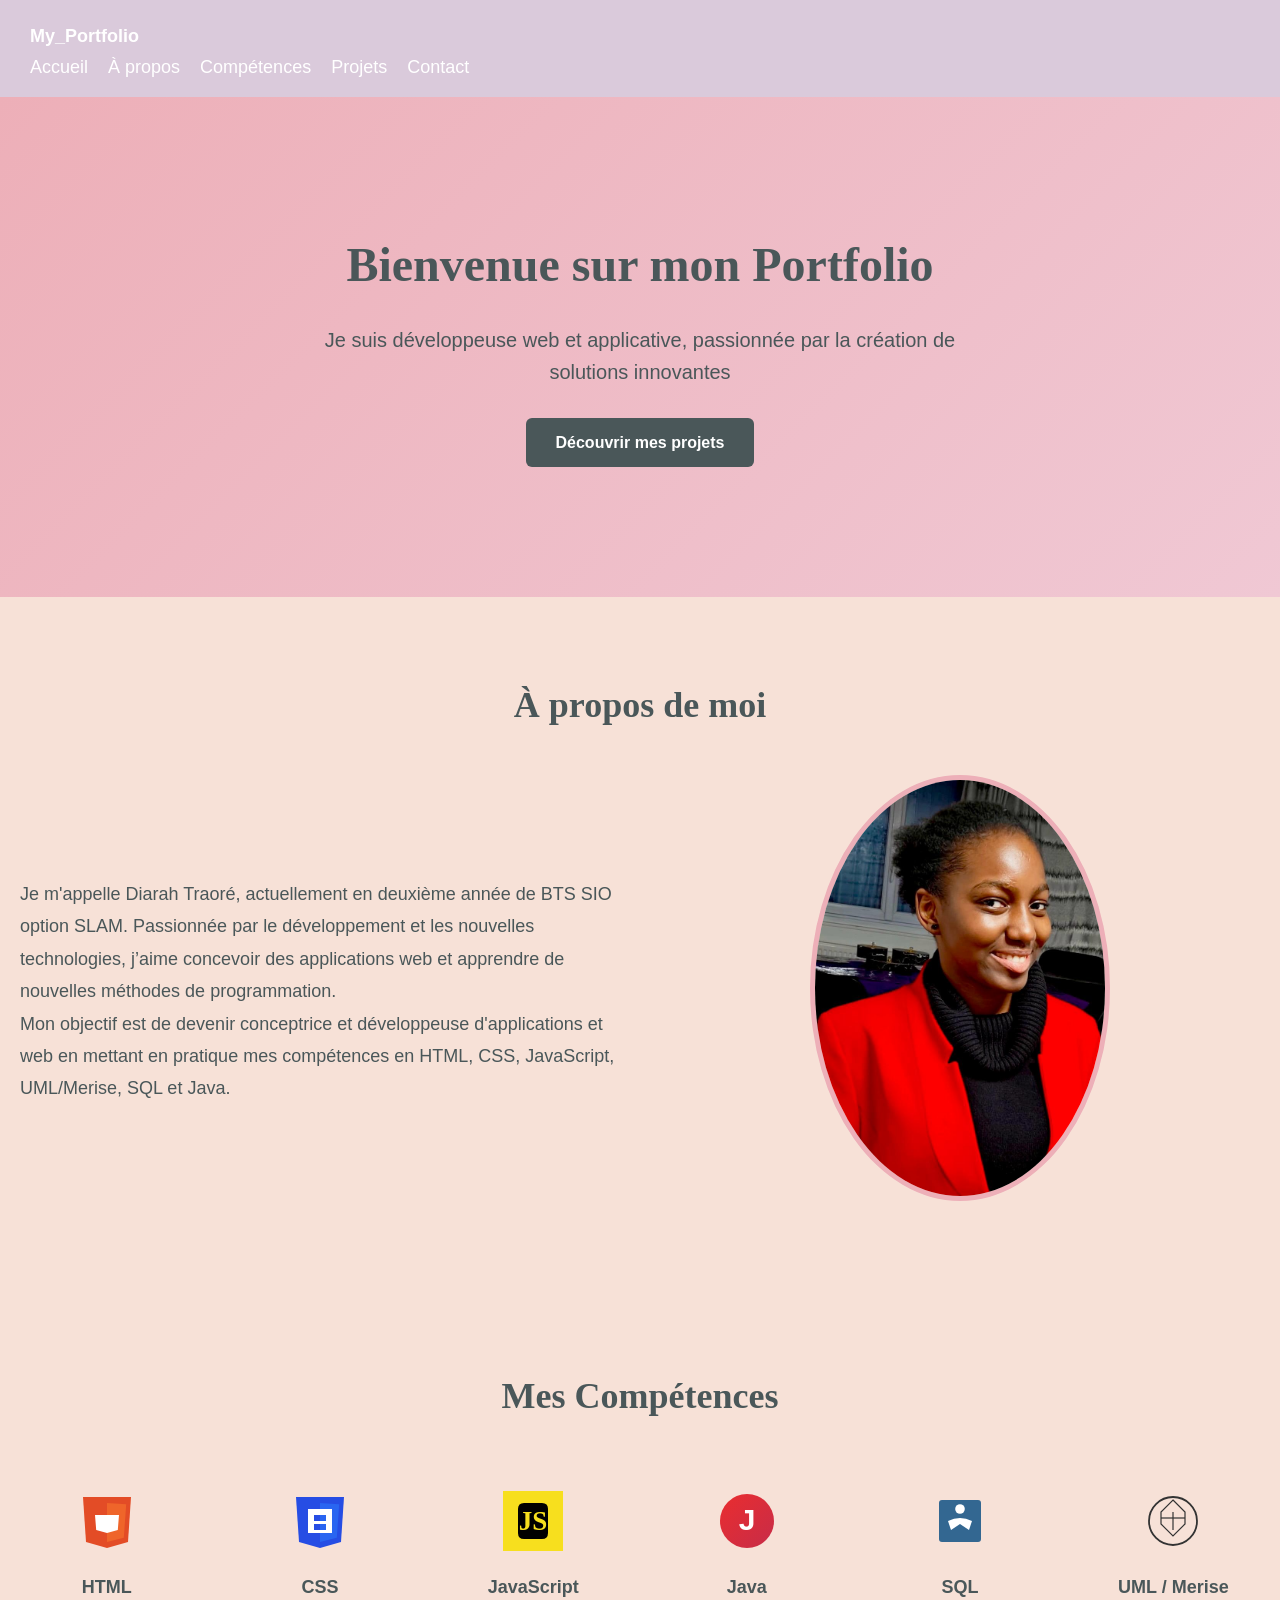
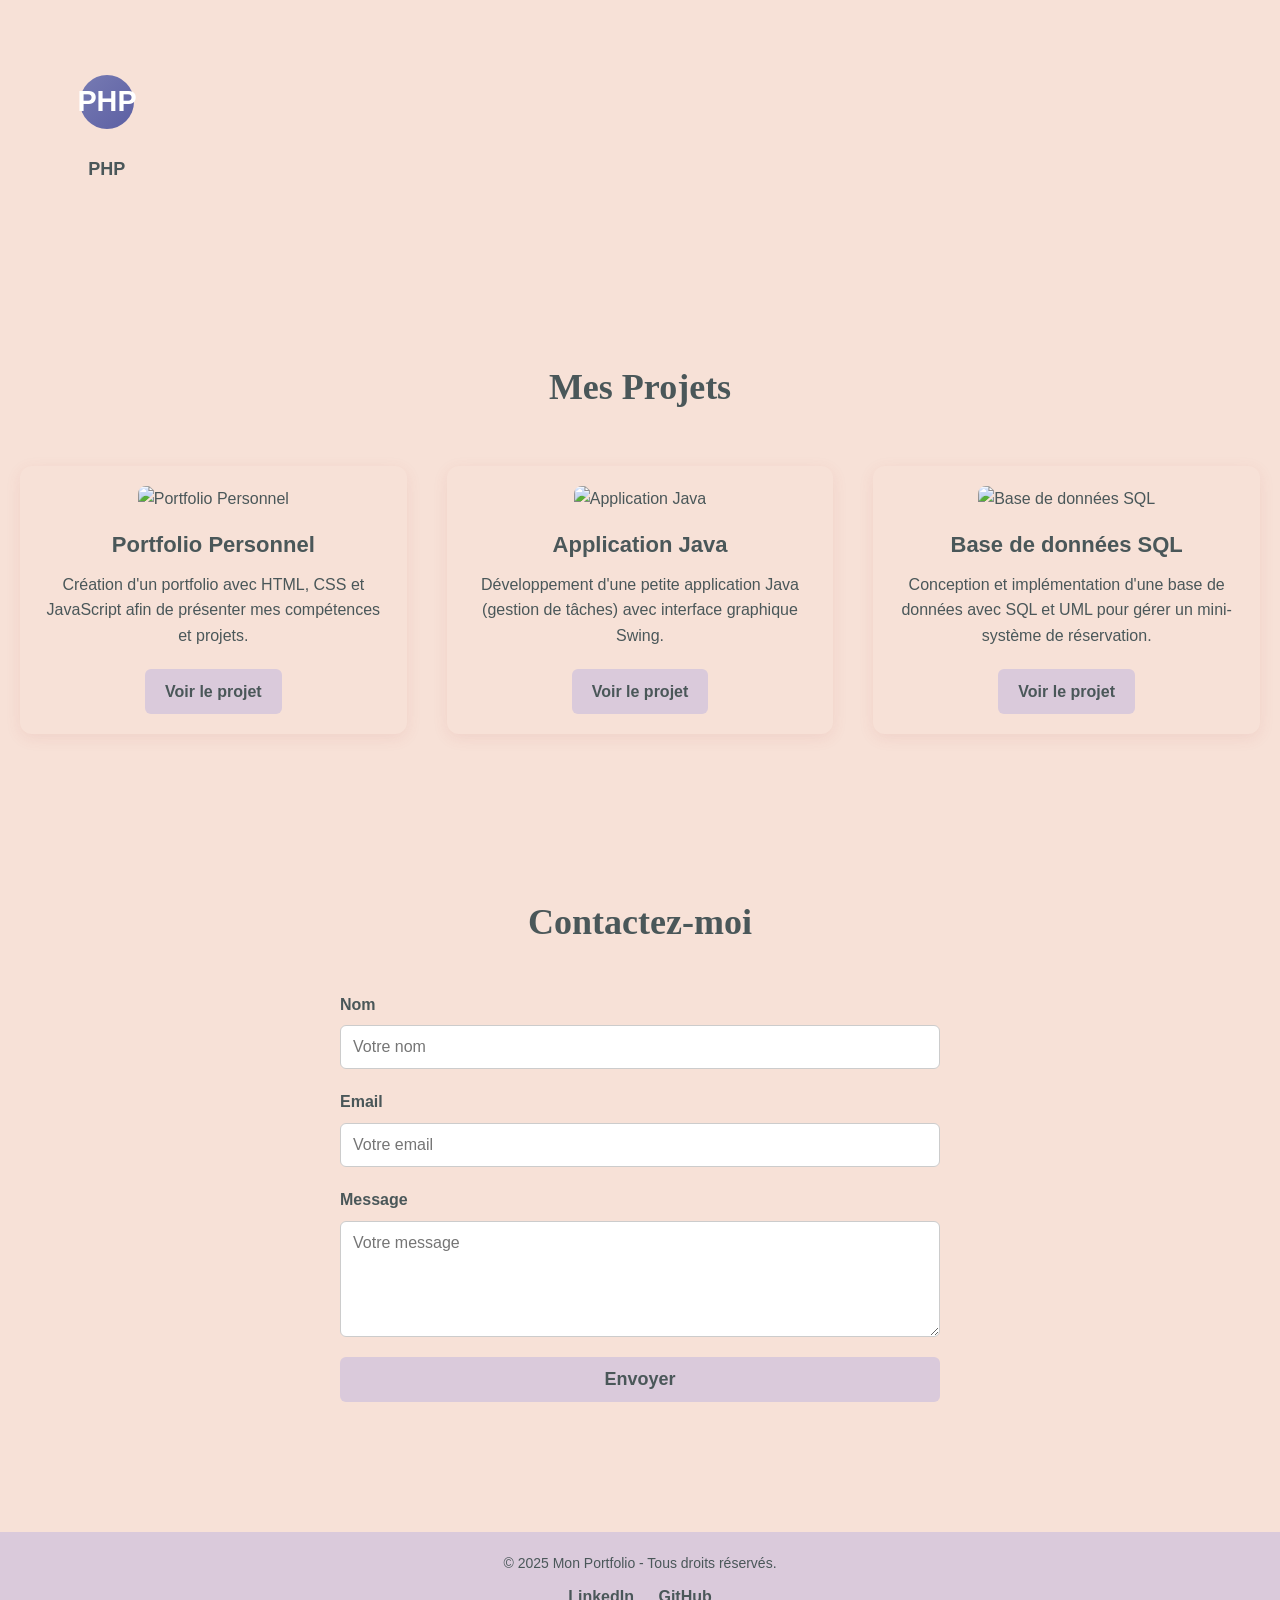
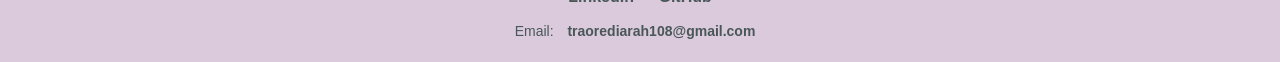
==== index.html @ 5d511c1c "html,css,js" ====
<!DOCTYPE html>
<html lang="fr">
<head>
   <meta charset="UTF-8">
  <meta name="viewport" content="width=device-width, initial-scale=1.0">
  <meta name="description" content="Portfolio de Diarah Traoré - Étudiante BTS SIO, développeuse web et applicative passionnée par HTML, CSS, JavaScript et Java">
  <meta name="keywords" content="portfolio, développeuse, HTML, CSS, JavaScript, Java, BTS SIO">
  <meta name="author" content="Diarah Traoré">
    <title>Mon Portfolio - Diarah Traoré | Développeuse Web</title>
    <link rel="stylesheet" href="css/reset.css">
    <link rel="stylesheet" href="css/style.css">

 
       </head>
      <body>
       <header>
       <nav>
       <h1>
          <a href="/">My_Portfolio</a>
          </h1>
         <ul>
         <li><a href="#accueil">Accueil</a></li>
          <li><a href="#apropos">À propos</a></li>
        <li><a href="#competences">Compétences</a></li>
            <li><a href="#projets">Projets</a></li>
          <li><a href="#contact">Contact</a></li>
        </ul>
       </nav>

    </header>

    <section id="accueil" class="hero">
    <div class="container">
       <div class="hero-content">
       <h1>Bienvenue sur mon Portfolio</h1>
      <p>Je suis développeuse web et applicative, passionnée par la création de solutions innovantes</p>
        <a href="#apropos" class="btn btn-primary">Découvrir mes projets</a>
      </div>
    </div>
    </section>

      <section id="apropos">
  <div class="container">
  <h2>À propos de moi</h2>
    <div class="apropos-content">
     <div class="texte">
       <p>Je m'appelle Diarah Traoré, actuellement en deuxième année de BTS SIO option SLAM. 
       Passionnée par le développement et les nouvelles technologies, j’aime concevoir des applications web et apprendre de nouvelles méthodes de programmation.</p>
      <p>Mon objectif est de devenir conceptrice et développeuse d'applications et web en mettant en pratique mes compétences en HTML, CSS, JavaScript, UML/Merise, SQL et Java.</p>
      </div>
     <div class="image">
        <img src="asset/img Diarah.jpg" alt="Photo de profil Diarah Traoré">
         </div>
      </div>
      </div>
      </section>
    

       <section id="competences">
  <div class="container">
    <h2>Mes Compétences</h2>
    <div class="skills-grid">
      <a href="https://developer.mozilla.org/en-US/docs/Web/HTML" target="_blank" rel="noopener noreferrer" class="skill">
      <img src="icons/html5.svg" alt="Logo HTML5">
     <p>HTML</p>
      </a>
      <a href="https://developer.mozilla.org/en-US/docs/Web/CSS" target="_blank" rel="noopener noreferrer" class="skill">
        <img src="icons/css3.svg" alt="Logo CSS3">
       <p>CSS</p>
      </a>
     <a href="https://developer.mozilla.org/en-US/docs/Web/JavaScript" target="_blank" rel="noopener noreferrer" class="skill">
       <img src="icons/javascript.svg" alt="Logo JavaScript">
        <p>JavaScript</p>
      </a>
    <a href="https://www.oracle.com/java/" target="_blank" rel="noopener noreferrer" class="skill">
        <img src="icons/java.svg" alt="Logo Java">
        <p>Java</p>
      </a>
    <a href="https://www.w3schools.com/sql/" target="_blank" rel="noopener noreferrer" class="skill">
        <img src="icons/sql.svg" alt="Logo SQL">
        <p>SQL</p>
      </a>
      <a href="https://www.uml.org/" target="_blank" rel="noopener noreferrer" class="skill">
    <img src="icons/uml.svg" alt="Logo UML/Merise">
        <p>UML / Merise</p>
      </a>
      <a href="https://www.php.net/" target="_blank" rel="noopener noreferrer" class="skill">
        <img src="icons/php.svg" alt="Logo PHP">
        <p>PHP</p>
      </a>

  </div>
    </div>
 </div>
</section>


<section  id="projets">
  <div class="container">
    <h2>Mes Projets</h2>
    <div class="projects-grid">

      <!-- Projet 1 -->
      <a href="#" target="_blank" rel="noopener noreferrer" class="project-card">
        <img src="images/projet1.png" alt="Portfolio Personnel">
        <h3>Portfolio Personnel</h3>
        <p>Création d'un portfolio avec HTML, CSS et JavaScript afin de présenter mes compétences et projets.</p>
        <span class="btn">Voir le projet</span>
      </a>

      <!-- Projet 2 -->
      <a href="#" target="_blank" rel="noopener noreferrer" class="project-card">
        <img src="images/projet2.png" alt="Application Java">
        <h3>Application Java</h3>
        <p>Développement d'une petite application Java (gestion de tâches) avec interface graphique Swing.</p>
        <span class="btn">Voir le projet</span>
      </a>

      <!-- Projet 3 -->
      <a href="#" target="_blank" rel="noopener noreferrer" class="project-card">
        <img src="images/projet3.png" alt="Base de données SQL">
        <h3>Base de données SQL</h3>
        <p>Conception et implémentation d'une base de données avec SQL et UML pour gérer un mini-système de réservation.</p>
        <span class="btn">Voir le projet</span>
      </a>

    </div>
  </div>
</section>


<section  id="contact">
  <div class="container">
    <h2>Contactez-moi</h2>
    <form id="contactForm" class="contact-form">
      <div class="form-group">
        <label for="name">Nom</label>
        <input type="text" id="name" name="name" placeholder="Votre nom" required>
      </div>

      <div class="form-group">
        <label for="email">Email</label>
        <input type="email" id="email" name="email" placeholder="Votre email" required>
      </div>

      <div class="form-group">
        <label for="message">Message</label>
        <textarea id="message" name="message" placeholder="Votre message" rows="5" required></textarea>
      </div>

      <button type="submit" class="btn">Envoyer</button>
    </form>
  </div>
</section>

<footer>
    <div class="container">
    <p>&copy; 2025 Mon Portfolio - Tous droits réservés.</p>
    <div class="socials">
      <a href="https://www.linkedin.com/in/diarah-traore-b96242346/?originalSubdomain=fr" target="_blank">LinkedIn</a>
      <a href="https://github.com/diarah-zr" target="_blank">GitHub</a>
      <p class="email">Email: <a href="mailto:traorediarah108@gmail.com">traorediarah108@gmail.com</a></p>
    </div>
  </div>
</footer>

<script>
  document.getElementById('contactForm').addEventListener('submit', function(e) {
    e.preventDefault();
    
    const name = document.getElementById('name').value;
    const email = document.getElementById('email').value;
    const message = document.getElementById('message').value;
    
    if(name && email && message) {
      alert(`Merci ${name}! Votre message a été reçu. Nous vous recontacterons à ${email}`);
      this.reset();
    }
  });
</script>

</body>
</html>
---- css/style.css ----
:root {
  --rose: #EDAFB8;
  --beige: #F7E1D7;
  --vert-gris: #BOC4B1;
  --gris-fonce: #4A5759;
  --noir: #000000;
}

html {
  scroll-behavior: smooth;
}

body {
  font-family: 'Roboto', sans-serif;
  background-color: var(--beige);
  color: var(--gris-fonce);
  line-height: 1.6;
}
header {
  background: #dacadb;
  color: white;
  padding: 15px 30px;
}
header h1 {
  font-family: 'Playfair Display', serif;
  font-size: 24px;
}

nav ul {
  list-style: none;
  display: flex;
  gap: 20px;
  flex-wrap: wrap;
}

nav a {
  text-decoration: none;
  color: white;
  font-family: 'Montserrat', sans-serif;
  font-size: 18px;
  transition: color 0.3s ease;
}

nav a:hover {
  color: var(--rose);
}

@media (max-width: 768px) {
  nav ul {
    flex-direction: column;
    gap: 10px;
  }
  
  nav a {
    font-size: 16px;
  }
  
  header {
    padding: 15px 20px;
  }
  
  header h1 {
    font-size: 20px;
  }
}


.hero {
  text-align: center;
  padding: 100px 20px;
  background: linear-gradient(135deg, var(--rose) 0%, #f0c8d4 100%);
  min-height: 500px;
  display: flex;
  align-items: center;
  justify-content: center;
}

.hero-content {
  max-width: 700px;
}

.hero-content h1 {
  font-family: 'Playfair Display', serif;
  font-size: 48px;
  margin-bottom: 20px;
  color: var(--gris-fonce);
}

.hero-content p {
  font-size: 20px;
  margin-bottom: 30px;
  color: var(--gris-fonce);
}

.btn {
  display: inline-block;
  padding: 12px 30px;
  background-color: var(--gris-fonce);
  color: white;
  border-radius: 6px;
  text-decoration: none;
  font-weight: bold;
  transition: all 0.3s ease;
}

.btn:hover {
  background-color: var(--rose);
  transform: translateY(-3px);
  box-shadow: 0 6px 20px rgba(0, 0, 0, 0.2);
}

.btn-primary {
  background-color: var(--gris-fonce);
}

@media (max-width: 768px) {
  .hero-content h1 {
    font-size: 32px;
  }
  
  .hero-content p {
    font-size: 16px;
  }
  
  .hero {
    min-height: 400px;
    padding: 60px 20px;
  }
}
#apropos {
  padding: 80px 20px;
  background-color: var(--beige);
}

#apropos h2 {
  text-align: center;
  font-family: 'Playfair Display', serif;
  font-size: 36px;
  margin-bottom: 40px;
  color: var(--gris-fonce);
}

.apropos-content {
  display: flex;
  flex-wrap: wrap;
  align-items: center;
  justify-content: center;
  gap: 40px;
}

.apropos-content .texte {
  flex: 1;
  min-width: 300px;
  font-size: 18px;
  line-height: 1.8;
}

.apropos-content .image {
  flex: 1;
  min-width: 250px;
  text-align: center;
}

.apropos-content .image img {
  max-width: 300px;
  border-radius: 50%;
  border: 5px solid var(--rose);
}
#competences {
  padding: 80px 20px;
  background-color: var(--blanc);
}

#competences h2 {
  text-align: center;
  font-family: 'Playfair Display', serif;
  font-size: 36px;
  margin-bottom: 50px;
  color: var(--gris-fonce);
}

.skills-grid {
  display: grid;
  grid-template-columns: repeat(auto-fit, minmax(150px, 1fr));
  gap: 40px;
  justify-items: center;
  align-items: center;
}

.skill {
  text-align: center;
  text-decoration: none;
  color: inherit;
  display: block;
  cursor: pointer;
  transition: all 0.3s ease;
  padding: 15px;
  border-radius: 8px;
}

.skill:hover {
  transform: translateY(-8px);
  background-color: rgba(237, 175, 184, 0.3);
  box-shadow: 0 8px 15px rgba(0, 0, 0, 0.1);
}

.skill img {
  width: 60px;
  height: 60px;
  margin-bottom: 15px;
  transition: transform 0.3s ease;
}

.skill:hover img {
  transform: scale(1.1);
}

.skill p {
  font-size: 18px;
  font-weight: 600;
  color: var(--gris-fonce);
}
#projets {
  padding: 80px 20px;
  background-color: var(--beige-clair);
}

#projets h2 {
  text-align: center;
  font-family: 'Playfair Display', serif;
  font-size: 36px;
  margin-bottom: 50px;
  color: var(--gris-fonce);
}

.projects-grid {
  display: grid;
  grid-template-columns: repeat(auto-fit, minmax(300px, 1fr));
  gap: 40px;
}

.project-card {
  background-color: var(--blanc);
  border-radius: 12px;
  padding: 20px;
  box-shadow: 0 4px 15px rgba(184, 81, 81, 0.1);
  text-align: center;
  transition: all 0.3s ease;
  text-decoration: none;
  color: inherit;
  display: block;
  cursor: pointer;
}

.project-card:hover {
  transform: translateY(-10px);
  box-shadow: 0 8px 25px rgba(184, 81, 81, 0.2);
}

.project-card img {
  width: 100%;
  border-radius: 8px;
  margin-bottom: 15px;
}

.project-card h3 {
  font-size: 22px;
  margin-bottom: 10px;
  color: var(--gris-fonce);
}

.project-card p {
  font-size: 16px;
  margin-bottom: 20px;
  color: var(--gris-fonce);
}

.project-card .btn {
  display: inline-block;
  padding: 10px 20px;
  background-color: #dacadb;
  color: var(--blanc);
  border-radius: 6px;
  text-decoration: none;
  transition: background-color 0.3s ease;
  
}

.project-card .btn:hover {
  background-color: #dacadb;
}

#contact {
  padding: 80px 20px;
  background-color: var(--rose-pale);
}

#contact h2 {
  text-align: center;
  font-family: 'Playfair Display', serif;
  font-size: 36px;
  margin-bottom: 40px;
  color: var(--gris-fonce);
}

.contact-form {
  max-width: 600px;
  margin: 0 auto;
}

.form-group {
  margin-bottom: 20px;
  display: flex;
  flex-direction: column;
}

label {
  margin-bottom: 8px;
  font-weight: bold;
  color: var(--gris-fonce);
}

input, textarea {
  padding: 12px;
  border: 1px solid #ccc;
  border-radius: 6px;
  font-size: 16px;
  font-family: 'Roboto', sans-serif;
}

input:focus, textarea:focus {
  border-color: var(--vert-sage);
  outline: none;
}

button.btn {
  display: block;
  width: 100%;
  padding: 12px;
  background-color: #dacadb;
  color: var(--blanc);
  border: none;
  border-radius: 6px;
  font-size: 18px;
  cursor: pointer;
  transition: background-color 0.3s ease;
}

button.btn:hover {
  background-color: #dacadb;
}
footer {
  background-color: #dacadb;
  color: var(--blanc);
  text-align: center;
  padding: 20px 10px;
  margin-top: 50px;
}

footer p {
  margin: 0;
  font-size: 14px;
}

footer .socials {
  margin-top: 10px;
}

footer .socials a {
  color: var(--rose-pale);
  margin: 0 10px;
  text-decoration: none;
  font-weight: bold;
  transition: color 0.3s ease;
}

footer .socials a:hover {
  color: var(--vert-sage);
}

footer .socials .email {
  margin-top: 10px;
  font-size: 14px;
  color: var(--blanc);
}

footer .socials .email a {
  color: var(--rose-pale);
  text-decoration: none;
  font-weight: bold;
}

footer .socials .email a:hover {
  color: var(--vert-sage);
}
a, button {
  transition: all 0.3s ease;
}
a:hover, button:hover {
  transform: scale(1.05); 
  color: var(--vert-sage); 
}
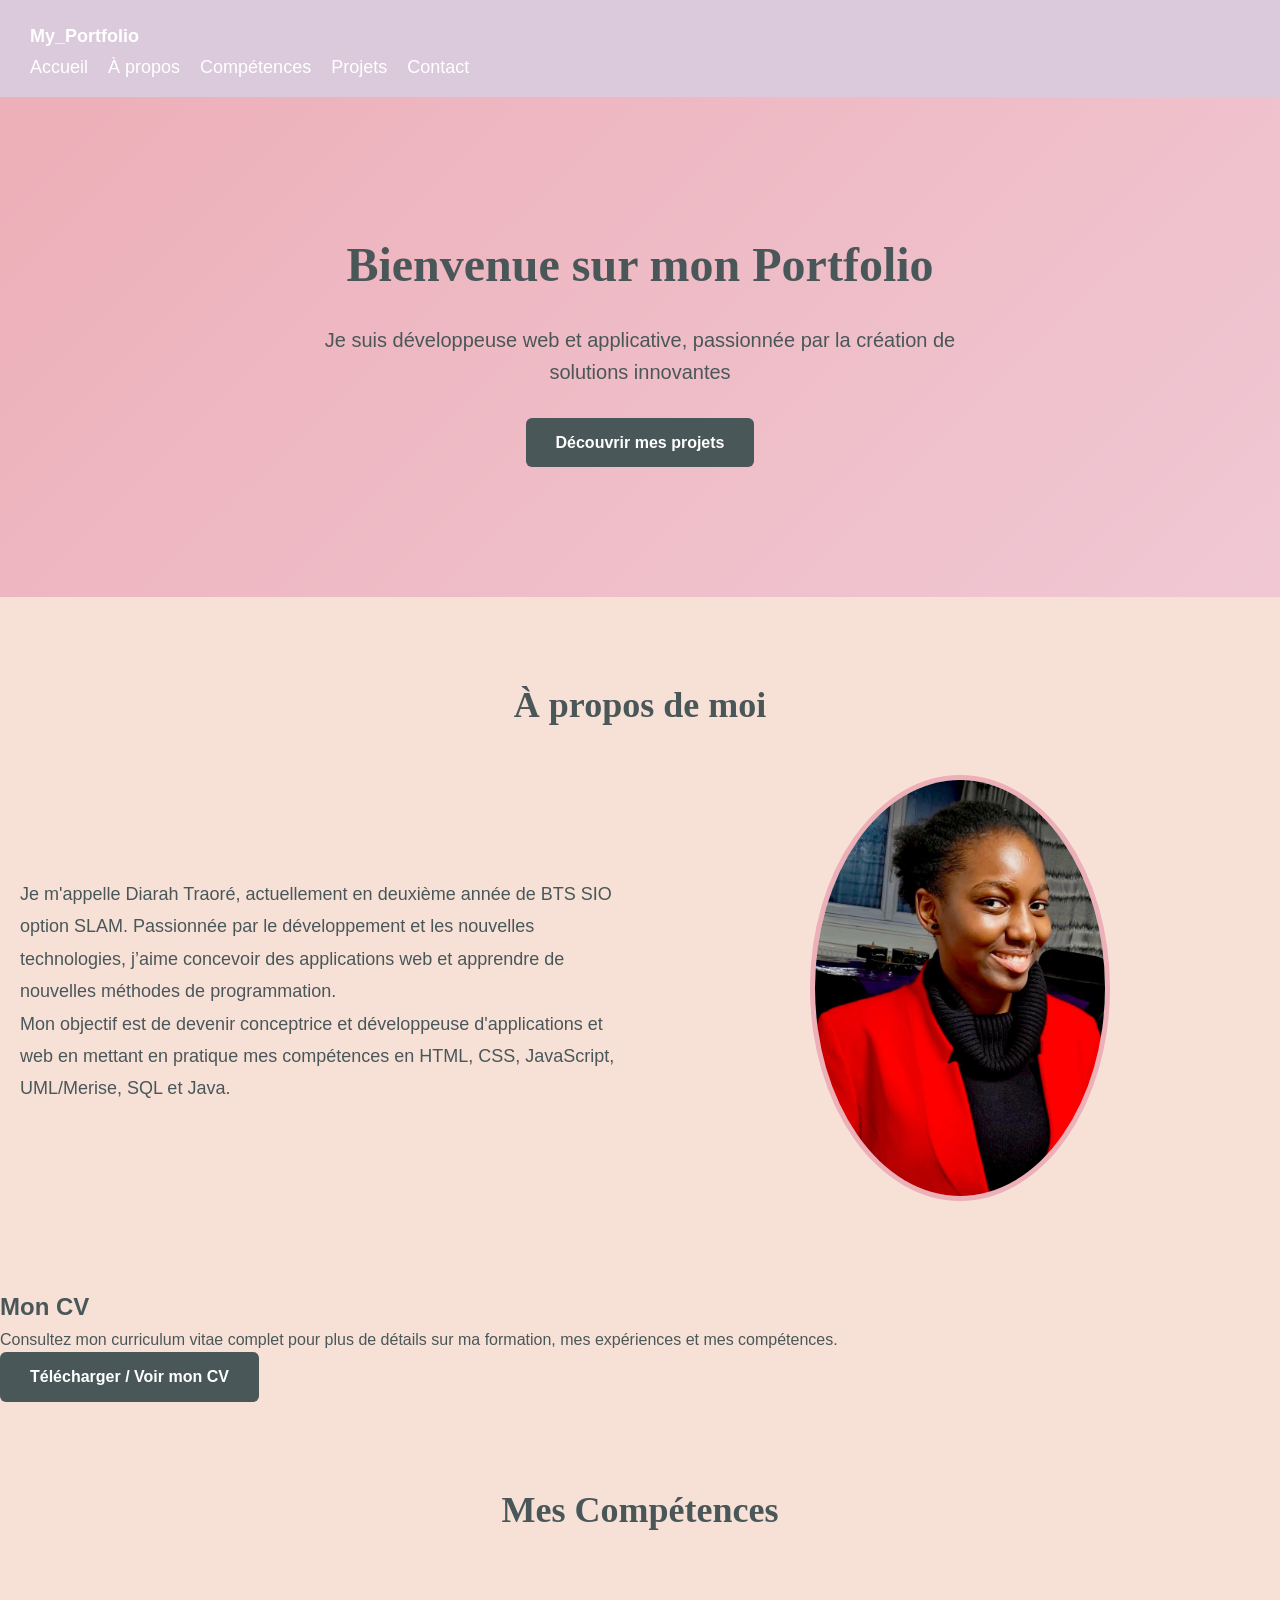
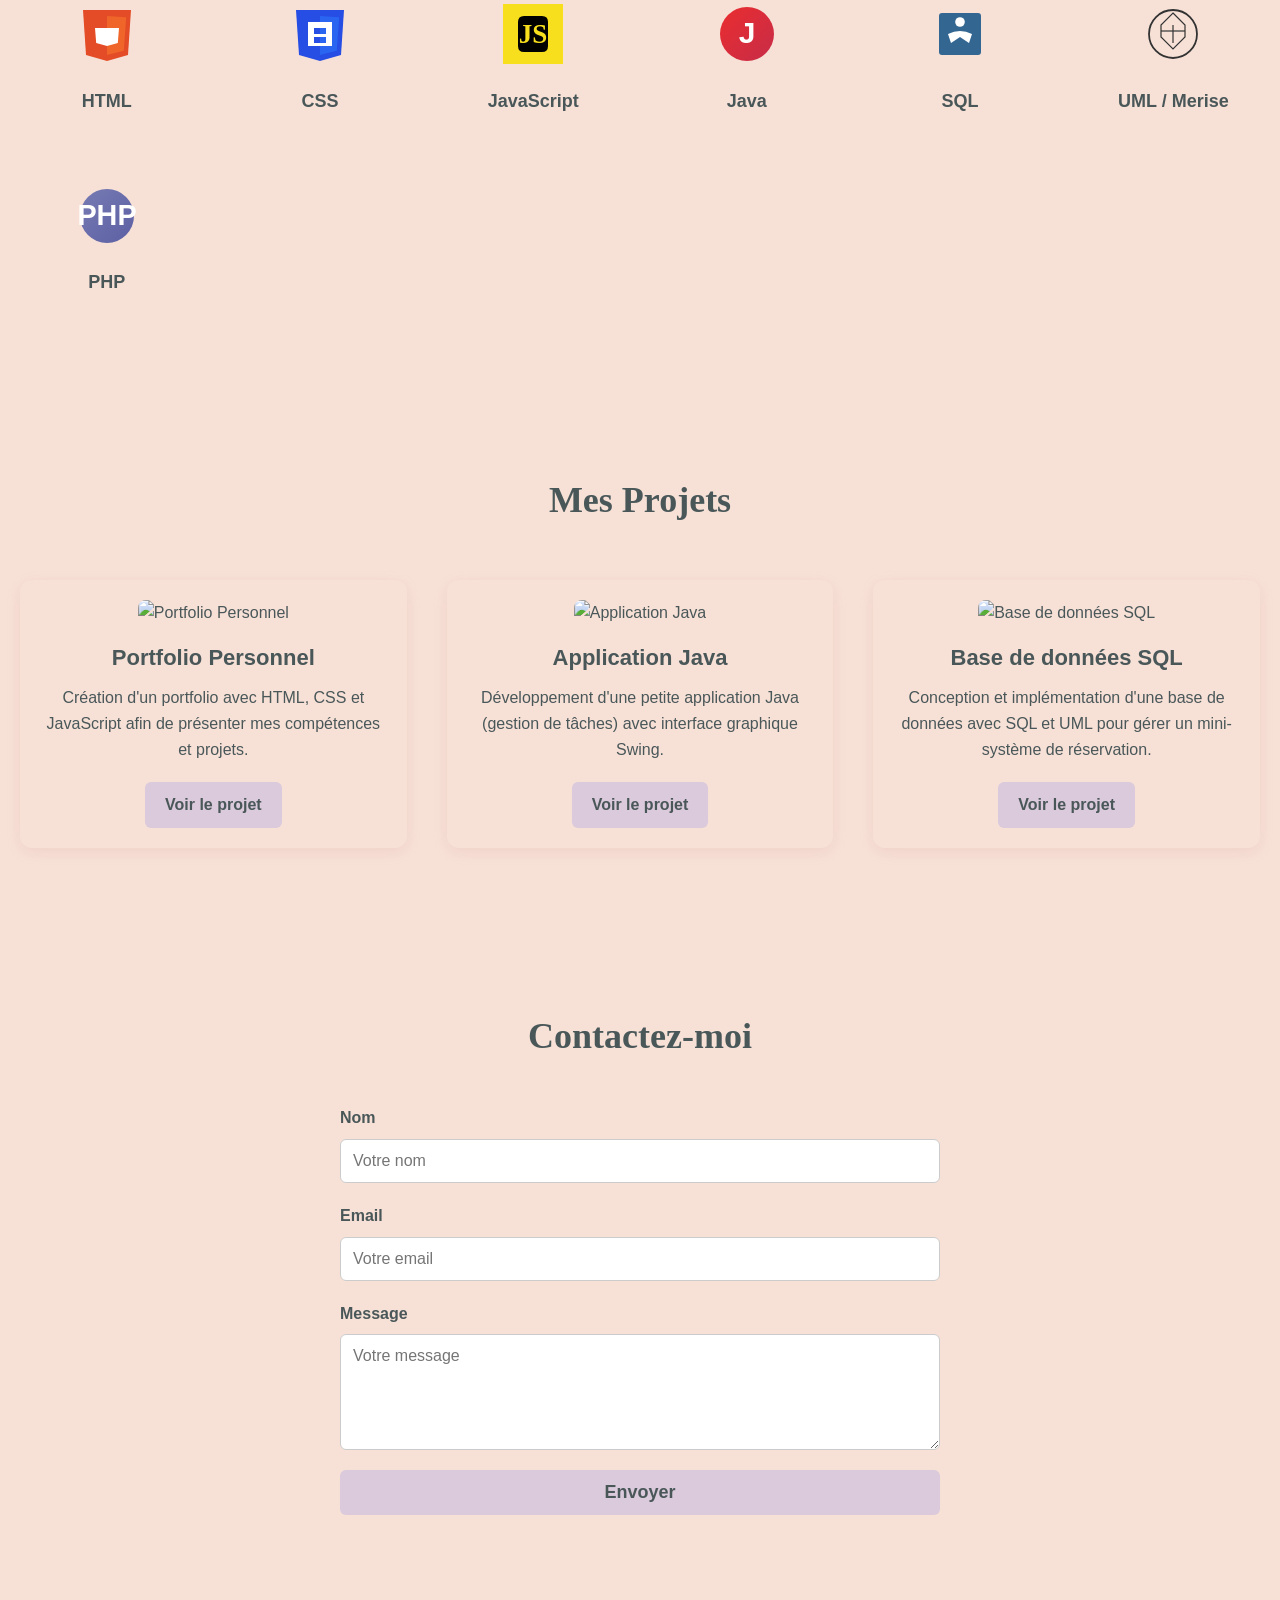
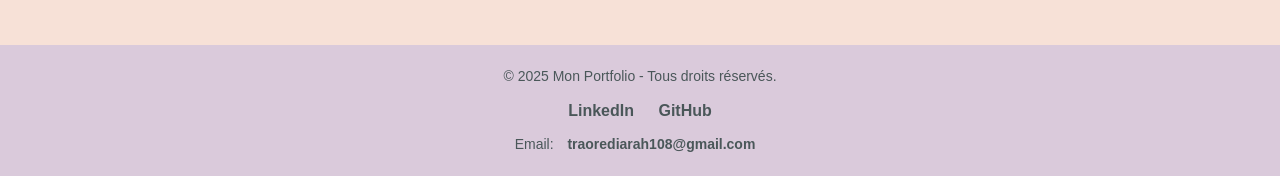
==== commit 7eb5478a: "html" ====
--- a/index.html
+++ b/index.html
@@ -23,7 +23,7 @@
           <li><a href="#apropos">À propos</a></li>
         <li><a href="#competences">Compétences</a></li>
             <li><a href="#projets">Projets</a></li>
-          <li><a href="#contact">Contact</a></li>
+              <li><a href="#contact">Contact</a></li>
         </ul>
        </nav>
 
@@ -54,6 +54,16 @@
       </div>
       </div>
       </section>
+
+<section id="cv">
+  <div class="container">
+    <h2>Mon CV</h2>
+    <div class="cv-section">
+      <p>Consultez mon curriculum vitae complet pour plus de détails sur ma formation, mes expériences et mes compétences.</p>
+      <a href="resumé.html" class="btn btn-primary">Télécharger / Voir mon CV</a>
+    </div>
+  </div>
+</section>
     
 
        <section id="competences">
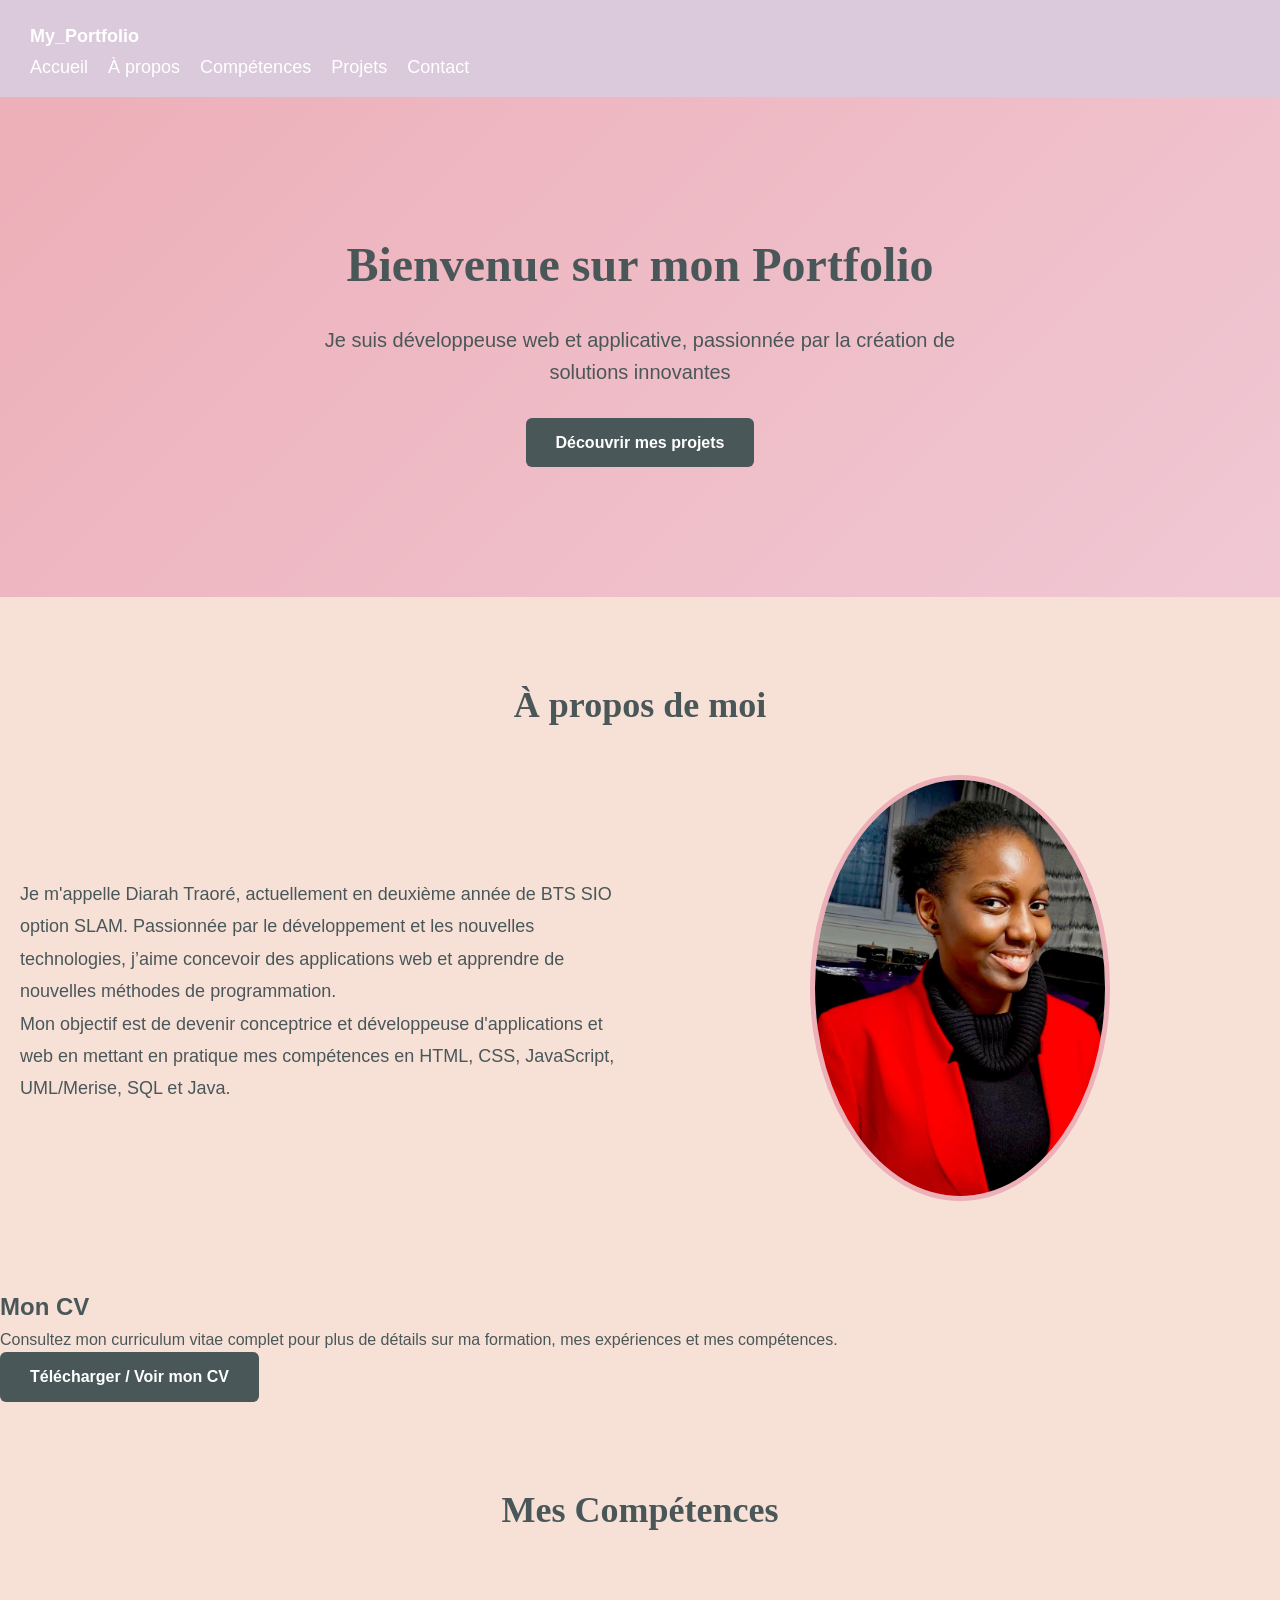
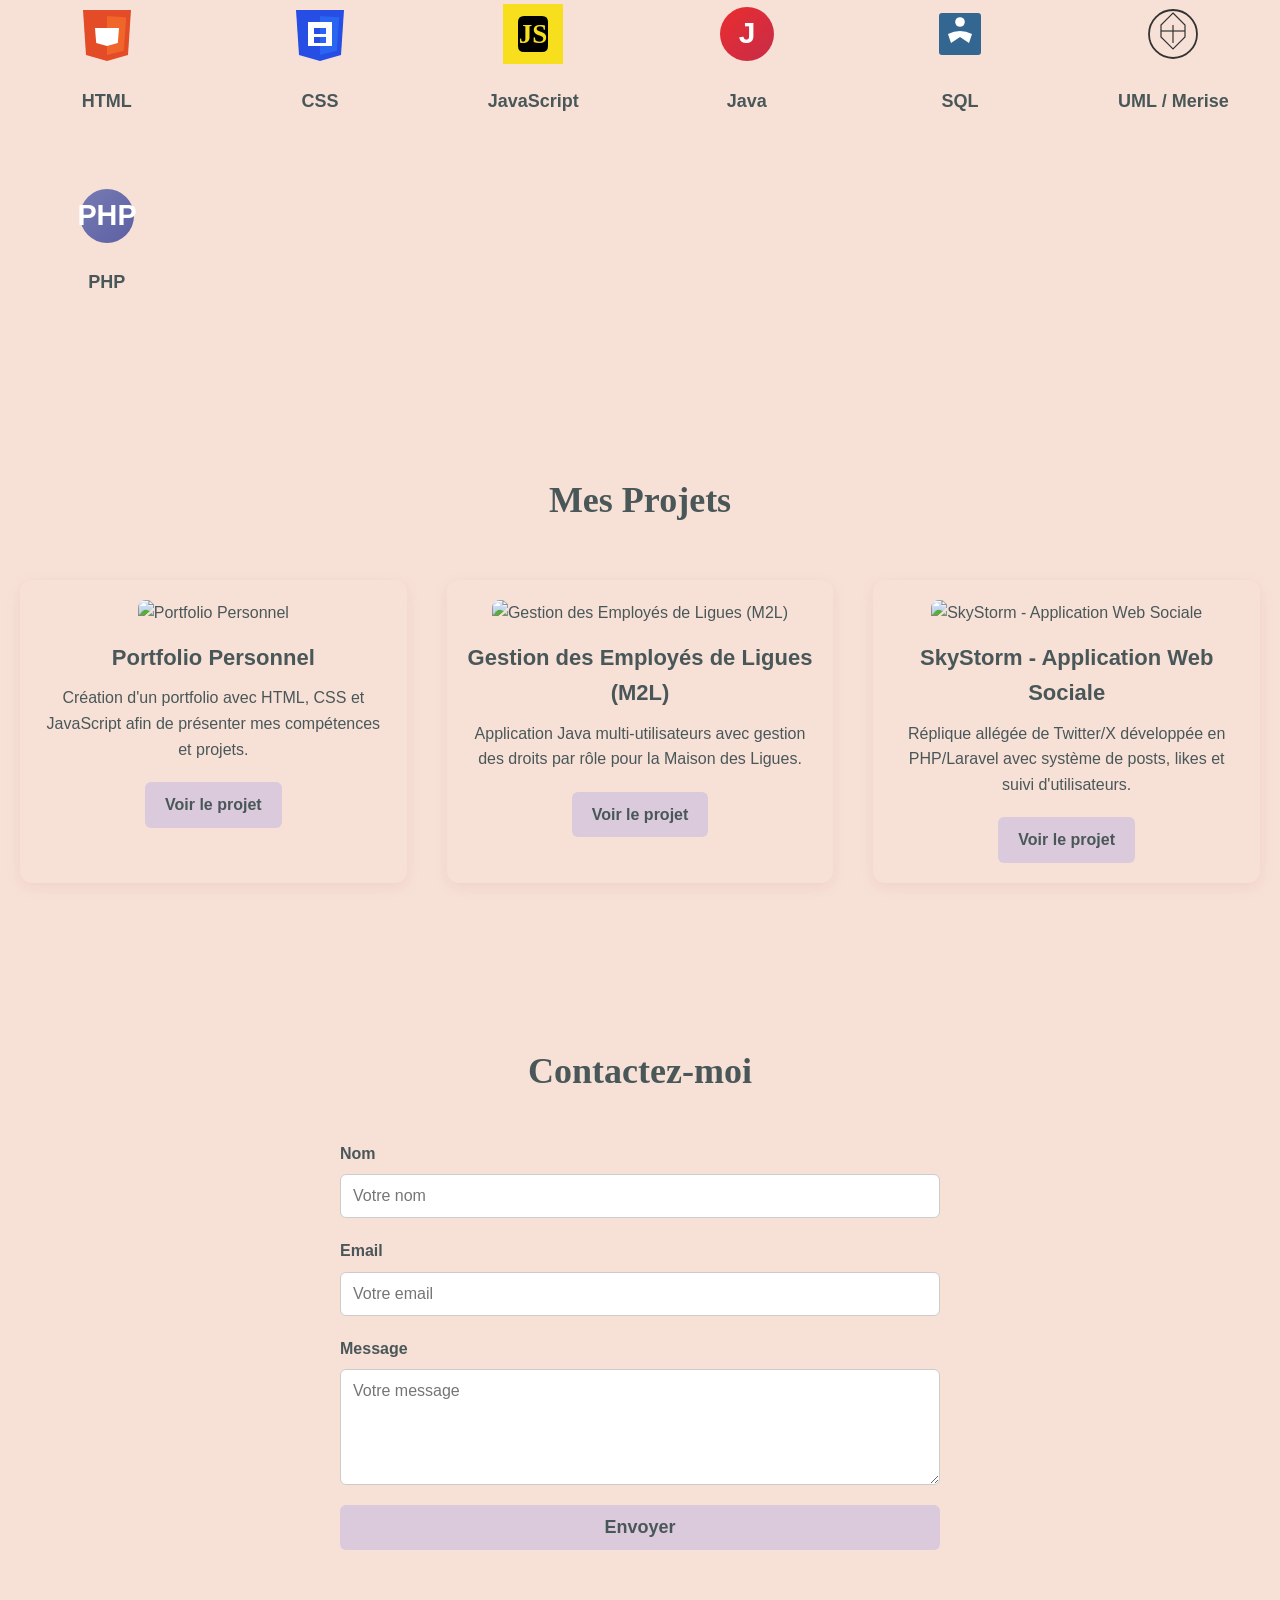
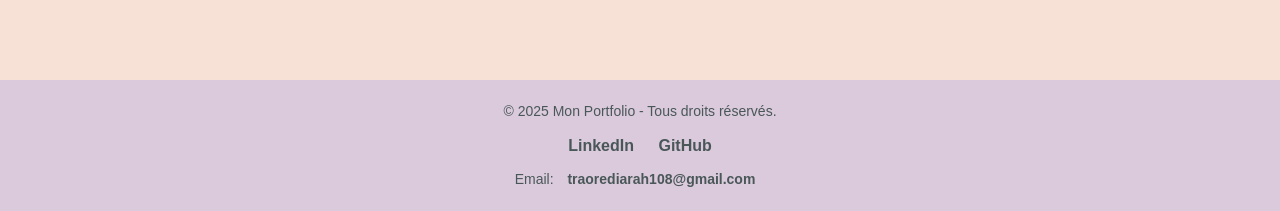
==== commit f84183b9: "html,css,js,asset" ====
--- a/index.html
+++ b/index.html
@@ -119,18 +119,18 @@
       </a>
 
       <!-- Projet 2 -->
-      <a href="#" target="_blank" rel="noopener noreferrer" class="project-card">
-        <img src="images/projet2.png" alt="Application Java">
-        <h3>Application Java</h3>
-        <p>Développement d'une petite application Java (gestion de tâches) avec interface graphique Swing.</p>
+      <a href="javaRéseau.html" target="_blank" rel="noopener noreferrer" class="project-card">
+        <img src="images/projet2.png" alt="Gestion des Employés de Ligues (M2L)">
+        <h3>Gestion des Employés de Ligues (M2L)</h3>
+        <p>Application Java multi-utilisateurs avec gestion des droits par rôle pour la Maison des Ligues.</p>
         <span class="btn">Voir le projet</span>
       </a>
 
       <!-- Projet 3 -->
-      <a href="#" target="_blank" rel="noopener noreferrer" class="project-card">
-        <img src="images/projet3.png" alt="Base de données SQL">
-        <h3>Base de données SQL</h3>
-        <p>Conception et implémentation d'une base de données avec SQL et UML pour gérer un mini-système de réservation.</p>
+      <a href="webSystem.html" target="_blank" rel="noopener noreferrer" class="project-card">
+        <img src="images/projet3.png" alt="SkyStorm - Application Web Sociale">
+        <h3>SkyStorm - Application Web Sociale</h3>
+        <p>Réplique allégée de Twitter/X développée en PHP/Laravel avec système de posts, likes et suivi d'utilisateurs.</p>
         <span class="btn">Voir le projet</span>
       </a>
 
@@ -174,20 +174,7 @@
   </div>
 </footer>
 
-<script>
-  document.getElementById('contactForm').addEventListener('submit', function(e) {
-    e.preventDefault();
-    
-    const name = document.getElementById('name').value;
-    const email = document.getElementById('email').value;
-    const message = document.getElementById('message').value;
-    
-    if(name && email && message) {
-      alert(`Merci ${name}! Votre message a été reçu. Nous vous recontacterons à ${email}`);
-      this.reset();
-    }
-  });
-</script>
+<script src="js/script.js"></script>
 
 </body>
 </html>
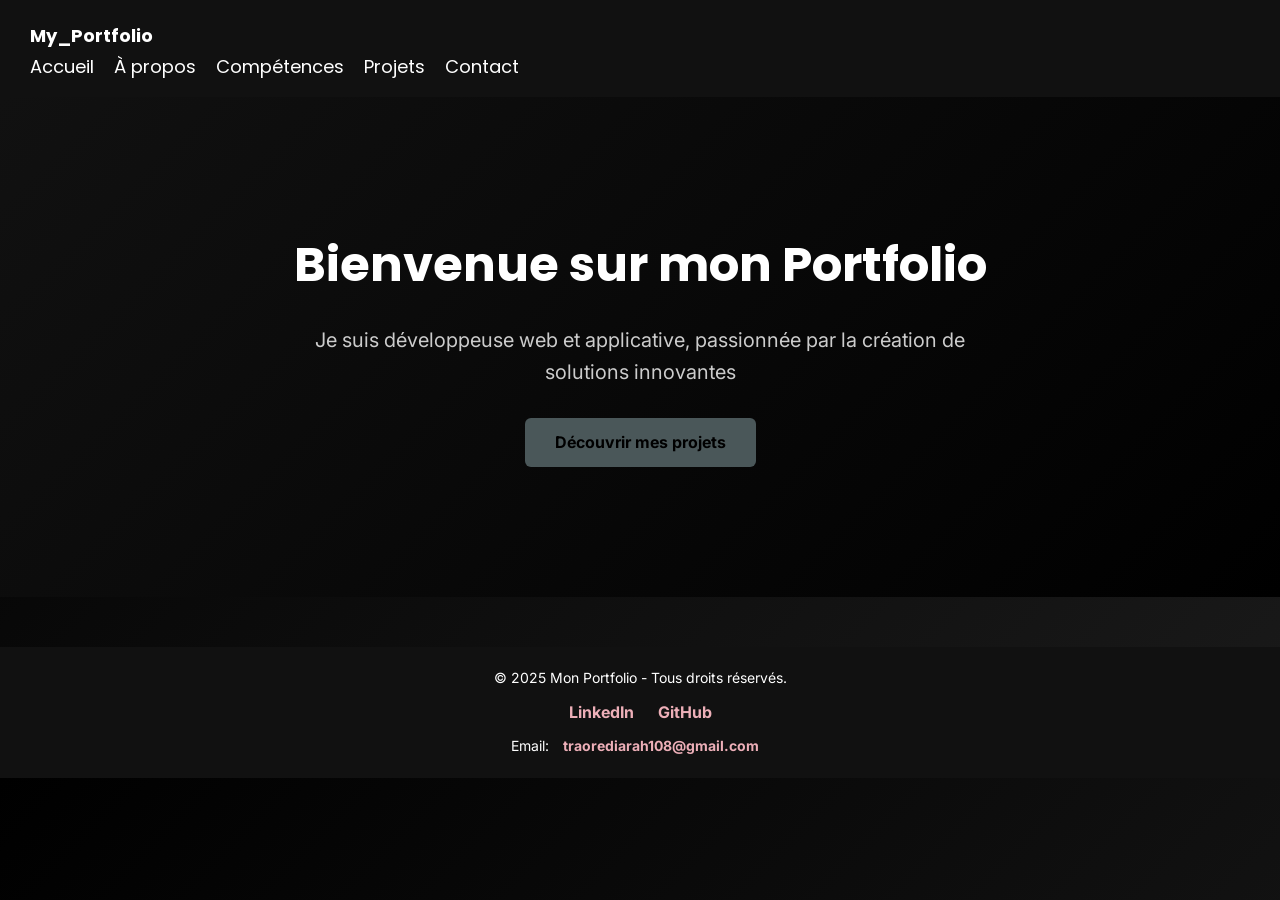
==== commit 9035220c: "htlm,css" ====
--- a/index.html
+++ b/index.html
@@ -7,6 +7,7 @@
   <meta name="keywords" content="portfolio, développeuse, HTML, CSS, JavaScript, Java, BTS SIO">
   <meta name="author" content="Diarah Traoré">
     <title>Mon Portfolio - Diarah Traoré | Développeuse Web</title>
+    <link href="https://fonts.googleapis.com/css2?family=Inter:wght@400;600&family=Poppins:wght@400;600;700&display=swap" rel="stylesheet">
     <link rel="stylesheet" href="css/reset.css">
     <link rel="stylesheet" href="css/style.css">
 
@@ -19,11 +20,11 @@
           <a href="/">My_Portfolio</a>
           </h1>
          <ul>
-         <li><a href="#accueil">Accueil</a></li>
-          <li><a href="#apropos">À propos</a></li>
-        <li><a href="#competences">Compétences</a></li>
-            <li><a href="#projets">Projets</a></li>
-              <li><a href="#contact">Contact</a></li>
+         <li><a href="index.html">Accueil</a></li>
+          <li><a href="about.html">À propos</a></li>
+        <li><a href="skills.html">Compétences</a></li>
+            <li><a href="projects.html">Projets</a></li>
+              <li><a href="contact.html">Contact</a></li>
         </ul>
        </nav>
 
@@ -34,134 +35,11 @@
        <div class="hero-content">
        <h1>Bienvenue sur mon Portfolio</h1>
       <p>Je suis développeuse web et applicative, passionnée par la création de solutions innovantes</p>
-        <a href="#apropos" class="btn btn-primary">Découvrir mes projets</a>
+        <a href="about.html" class="btn btn-primary">Découvrir mes projets</a>
       </div>
     </div>
     </section>
 
-      <section id="apropos">
-  <div class="container">
-  <h2>À propos de moi</h2>
-    <div class="apropos-content">
-     <div class="texte">
-       <p>Je m'appelle Diarah Traoré, actuellement en deuxième année de BTS SIO option SLAM. 
-       Passionnée par le développement et les nouvelles technologies, j’aime concevoir des applications web et apprendre de nouvelles méthodes de programmation.</p>
-      <p>Mon objectif est de devenir conceptrice et développeuse d'applications et web en mettant en pratique mes compétences en HTML, CSS, JavaScript, UML/Merise, SQL et Java.</p>
-      </div>
-     <div class="image">
-        <img src="asset/img Diarah.jpg" alt="Photo de profil Diarah Traoré">
-         </div>
-      </div>
-      </div>
-      </section>
-
-<section id="cv">
-  <div class="container">
-    <h2>Mon CV</h2>
-    <div class="cv-section">
-      <p>Consultez mon curriculum vitae complet pour plus de détails sur ma formation, mes expériences et mes compétences.</p>
-      <a href="resumé.html" class="btn btn-primary">Télécharger / Voir mon CV</a>
-    </div>
-  </div>
-</section>
-    
-
-       <section id="competences">
-  <div class="container">
-    <h2>Mes Compétences</h2>
-    <div class="skills-grid">
-      <a href="https://developer.mozilla.org/en-US/docs/Web/HTML" target="_blank" rel="noopener noreferrer" class="skill">
-      <img src="icons/html5.svg" alt="Logo HTML5">
-     <p>HTML</p>
-      </a>
-      <a href="https://developer.mozilla.org/en-US/docs/Web/CSS" target="_blank" rel="noopener noreferrer" class="skill">
-        <img src="icons/css3.svg" alt="Logo CSS3">
-       <p>CSS</p>
-      </a>
-     <a href="https://developer.mozilla.org/en-US/docs/Web/JavaScript" target="_blank" rel="noopener noreferrer" class="skill">
-       <img src="icons/javascript.svg" alt="Logo JavaScript">
-        <p>JavaScript</p>
-      </a>
-    <a href="https://www.oracle.com/java/" target="_blank" rel="noopener noreferrer" class="skill">
-        <img src="icons/java.svg" alt="Logo Java">
-        <p>Java</p>
-      </a>
-    <a href="https://www.w3schools.com/sql/" target="_blank" rel="noopener noreferrer" class="skill">
-        <img src="icons/sql.svg" alt="Logo SQL">
-        <p>SQL</p>
-      </a>
-      <a href="https://www.uml.org/" target="_blank" rel="noopener noreferrer" class="skill">
-    <img src="icons/uml.svg" alt="Logo UML/Merise">
-        <p>UML / Merise</p>
-      </a>
-      <a href="https://www.php.net/" target="_blank" rel="noopener noreferrer" class="skill">
-        <img src="icons/php.svg" alt="Logo PHP">
-        <p>PHP</p>
-      </a>
-
-  </div>
-    </div>
- </div>
-</section>
-
-
-<section  id="projets">
-  <div class="container">
-    <h2>Mes Projets</h2>
-    <div class="projects-grid">
-
-      <!-- Projet 1 -->
-      <a href="#" target="_blank" rel="noopener noreferrer" class="project-card">
-        <img src="images/projet1.png" alt="Portfolio Personnel">
-        <h3>Portfolio Personnel</h3>
-        <p>Création d'un portfolio avec HTML, CSS et JavaScript afin de présenter mes compétences et projets.</p>
-        <span class="btn">Voir le projet</span>
-      </a>
-
-      <!-- Projet 2 -->
-      <a href="javaRéseau.html" target="_blank" rel="noopener noreferrer" class="project-card">
-        <img src="images/projet2.png" alt="Gestion des Employés de Ligues (M2L)">
-        <h3>Gestion des Employés de Ligues (M2L)</h3>
-        <p>Application Java multi-utilisateurs avec gestion des droits par rôle pour la Maison des Ligues.</p>
-        <span class="btn">Voir le projet</span>
-      </a>
-
-      <!-- Projet 3 -->
-      <a href="webSystem.html" target="_blank" rel="noopener noreferrer" class="project-card">
-        <img src="images/projet3.png" alt="SkyStorm - Application Web Sociale">
-        <h3>SkyStorm - Application Web Sociale</h3>
-        <p>Réplique allégée de Twitter/X développée en PHP/Laravel avec système de posts, likes et suivi d'utilisateurs.</p>
-        <span class="btn">Voir le projet</span>
-      </a>
-
-    </div>
-  </div>
-</section>
-
-
-<section  id="contact">
-  <div class="container">
-    <h2>Contactez-moi</h2>
-    <form id="contactForm" class="contact-form">
-      <div class="form-group">
-        <label for="name">Nom</label>
-        <input type="text" id="name" name="name" placeholder="Votre nom" required>
-      </div>
-
-      <div class="form-group">
-        <label for="email">Email</label>
-        <input type="email" id="email" name="email" placeholder="Votre email" required>
-      </div>
-
-      <div class="form-group">
-        <label for="message">Message</label>
-        <textarea id="message" name="message" placeholder="Votre message" rows="5" required></textarea>
-      </div>
-
-      <button type="submit" class="btn">Envoyer</button>
-    </form>
-  </div>
-</section>
 
 <footer>
     <div class="container">
--- a/css/style.css
+++ b/css/style.css
@@ -1,8 +1,10 @@
 
 :root {
-  --rose: #EDAFB8;
-  --beige: #F7E1D7;
-  --vert-gris: #BOC4B1;
+  --primary-bg: linear-gradient(135deg, #000000 0%, #1a1a1a 100%);
+  --secondary-bg: #111111;
+  --accent: #EDAFB8;
+  --text-light: #ffffff;
+  --text-dark: #cccccc;
   --gris-fonce: #4A5759;
   --noir: #000000;
 }
@@ -12,18 +14,18 @@
 }
 
 body {
-  font-family: 'Roboto', sans-serif;
-  background-color: var(--beige);
-  color: var(--gris-fonce);
+  font-family: 'Inter', sans-serif;
+  background: var(--primary-bg);
+  color: var(--text-light);
   line-height: 1.6;
 }
 header {
-  background: #dacadb;
-  color: white;
+  background: var(--secondary-bg);
+  color: var(--text-light);
   padding: 15px 30px;
 }
 header h1 {
-  font-family: 'Playfair Display', serif;
+  font-family: 'Poppins', sans-serif;
   font-size: 24px;
 }
 
@@ -36,8 +38,8 @@
 
 nav a {
   text-decoration: none;
-  color: white;
-  font-family: 'Montserrat', sans-serif;
+  color: var(--text-light);
+  font-family: 'Poppins', sans-serif;
   font-size: 18px;
   transition: color 0.3s ease;
 }
@@ -69,7 +71,7 @@
 .hero {
   text-align: center;
   padding: 100px 20px;
-  background: linear-gradient(135deg, var(--rose) 0%, #f0c8d4 100%);
+  background: linear-gradient(135deg, var(--secondary-bg) 0%, #000000 100%);
   min-height: 500px;
   display: flex;
   align-items: center;
@@ -81,23 +83,23 @@
 }
 
 .hero-content h1 {
-  font-family: 'Playfair Display', serif;
+  font-family: 'Poppins', sans-serif;
   font-size: 48px;
   margin-bottom: 20px;
-  color: var(--gris-fonce);
+  color: var(--text-light);
 }
 
 .hero-content p {
   font-size: 20px;
   margin-bottom: 30px;
-  color: var(--gris-fonce);
+  color: var(--text-dark);
 }
 
 .btn {
   display: inline-block;
   padding: 12px 30px;
-  background-color: var(--gris-fonce);
-  color: white;
+  background-color: var(--accent);
+  color: var(--noir);
   border-radius: 6px;
   text-decoration: none;
   font-weight: bold;
@@ -105,9 +107,9 @@
 }
 
 .btn:hover {
-  background-color: var(--rose);
+  background-color: #d48a95;
   transform: translateY(-3px);
-  box-shadow: 0 6px 20px rgba(0, 0, 0, 0.2);
+  box-shadow: 0 6px 20px rgba(255, 255, 255, 0.1);
 }
 
 .btn-primary {
@@ -130,15 +132,15 @@
 }
 #apropos {
   padding: 80px 20px;
-  background-color: var(--beige);
+  background-color: var(--secondary-bg);
 }
 
 #apropos h2 {
   text-align: center;
-  font-family: 'Playfair Display', serif;
+  font-family: 'Poppins', sans-serif;
   font-size: 36px;
   margin-bottom: 40px;
-  color: var(--gris-fonce);
+  color: var(--text-light);
 }
 
 .apropos-content {
@@ -154,6 +156,7 @@
   min-width: 300px;
   font-size: 18px;
   line-height: 1.8;
+  color: var(--text-dark);
 }
 
 .apropos-content .image {
@@ -169,15 +172,15 @@
 }
 #competences {
   padding: 80px 20px;
-  background-color: var(--blanc);
+  background: var(--primary-bg);
 }
 
 #competences h2 {
   text-align: center;
-  font-family: 'Playfair Display', serif;
+  font-family: 'Poppins', sans-serif;
   font-size: 36px;
   margin-bottom: 50px;
-  color: var(--gris-fonce);
+  color: var(--text-light);
 }
 
 .skills-grid {
@@ -219,19 +222,19 @@
 .skill p {
   font-size: 18px;
   font-weight: 600;
-  color: var(--gris-fonce);
+  color: var(--text-light);
 }
 #projets {
   padding: 80px 20px;
-  background-color: var(--beige-clair);
+  background-color: var(--secondary-bg);
 }
 
 #projets h2 {
   text-align: center;
-  font-family: 'Playfair Display', serif;
+  font-family: 'Poppins', sans-serif;
   font-size: 36px;
   margin-bottom: 50px;
-  color: var(--gris-fonce);
+  color: var(--text-light);
 }
 
 .projects-grid {
@@ -241,10 +244,10 @@
 }
 
 .project-card {
-  background-color: var(--blanc);
+  background-color: var(--secondary-bg);
   border-radius: 12px;
   padding: 20px;
-  box-shadow: 0 4px 15px rgba(184, 81, 81, 0.1);
+  box-shadow: 0 4px 15px rgba(255, 255, 255, 0.1);
   text-align: center;
   transition: all 0.3s ease;
   text-decoration: none;
@@ -255,7 +258,7 @@
 
 .project-card:hover {
   transform: translateY(-10px);
-  box-shadow: 0 8px 25px rgba(184, 81, 81, 0.2);
+  box-shadow: 0 8px 25px rgba(255, 255, 255, 0.2);
 }
 
 .project-card img {
@@ -267,20 +270,20 @@
 .project-card h3 {
   font-size: 22px;
   margin-bottom: 10px;
-  color: var(--gris-fonce);
+  color: var(--text-light);
 }
 
 .project-card p {
   font-size: 16px;
   margin-bottom: 20px;
-  color: var(--gris-fonce);
+  color: var(--text-dark);
 }
 
 .project-card .btn {
   display: inline-block;
   padding: 10px 20px;
-  background-color: #dacadb;
-  color: var(--blanc);
+  background-color: var(--accent);
+  color: var(--noir);
   border-radius: 6px;
   text-decoration: none;
   transition: background-color 0.3s ease;
@@ -293,15 +296,15 @@
 
 #contact {
   padding: 80px 20px;
-  background-color: var(--rose-pale);
+  background: var(--primary-bg);
 }
 
 #contact h2 {
   text-align: center;
-  font-family: 'Playfair Display', serif;
+  font-family: 'Poppins', sans-serif;
   font-size: 36px;
   margin-bottom: 40px;
-  color: var(--gris-fonce);
+  color: var(--text-light);
 }
 
 .contact-form {
@@ -318,19 +321,21 @@
 label {
   margin-bottom: 8px;
   font-weight: bold;
-  color: var(--gris-fonce);
+  color: var(--text-light);
 }
 
 input, textarea {
   padding: 12px;
-  border: 1px solid #ccc;
+  border: 1px solid #333;
   border-radius: 6px;
   font-size: 16px;
-  font-family: 'Roboto', sans-serif;
+  font-family: 'Inter', sans-serif;
+  background-color: var(--secondary-bg);
+  color: var(--text-light);
 }
 
 input:focus, textarea:focus {
-  border-color: var(--vert-sage);
+  border-color: var(--accent);
   outline: none;
 }
 
@@ -338,8 +343,8 @@
   display: block;
   width: 100%;
   padding: 12px;
-  background-color: #dacadb;
-  color: var(--blanc);
+  background-color: var(--accent);
+  color: var(--noir);
   border: none;
   border-radius: 6px;
   font-size: 18px;
@@ -351,8 +356,8 @@
   background-color: #dacadb;
 }
 footer {
-  background-color: #dacadb;
-  color: var(--blanc);
+  background-color: var(--secondary-bg);
+  color: var(--text-light);
   text-align: center;
   padding: 20px 10px;
   margin-top: 50px;
@@ -368,7 +373,7 @@
 }
 
 footer .socials a {
-  color: var(--rose-pale);
+  color: var(--accent);
   margin: 0 10px;
   text-decoration: none;
   font-weight: bold;
@@ -376,7 +381,7 @@
 }
 
 footer .socials a:hover {
-  color: var(--vert-sage);
+  color: #f0c8d4;
 }
 
 footer .socials .email {
@@ -386,13 +391,13 @@
 }
 
 footer .socials .email a {
-  color: var(--rose-pale);
+  color: var(--accent);
   text-decoration: none;
   font-weight: bold;
 }
 
 footer .socials .email a:hover {
-  color: var(--vert-sage);
+  color: #f0c8d4;
 }
 a, button {
   transition: all 0.3s ease;
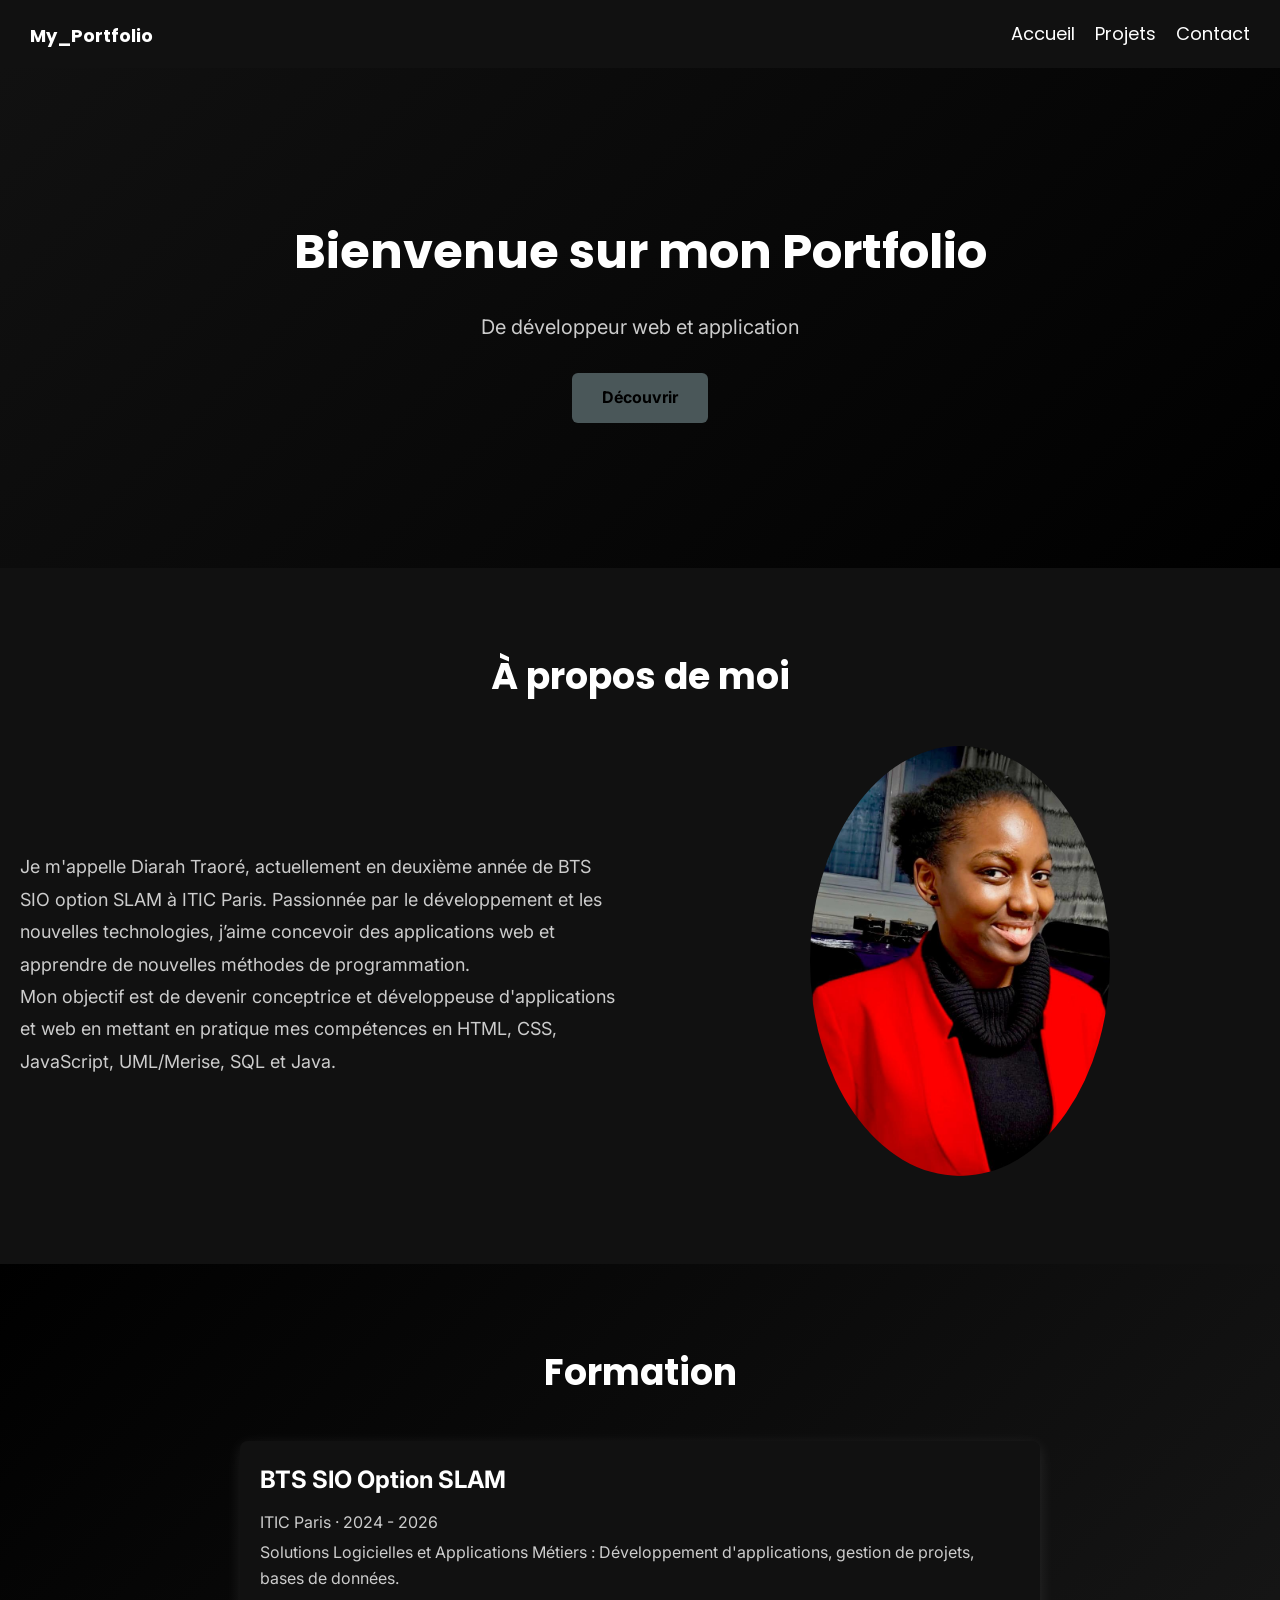
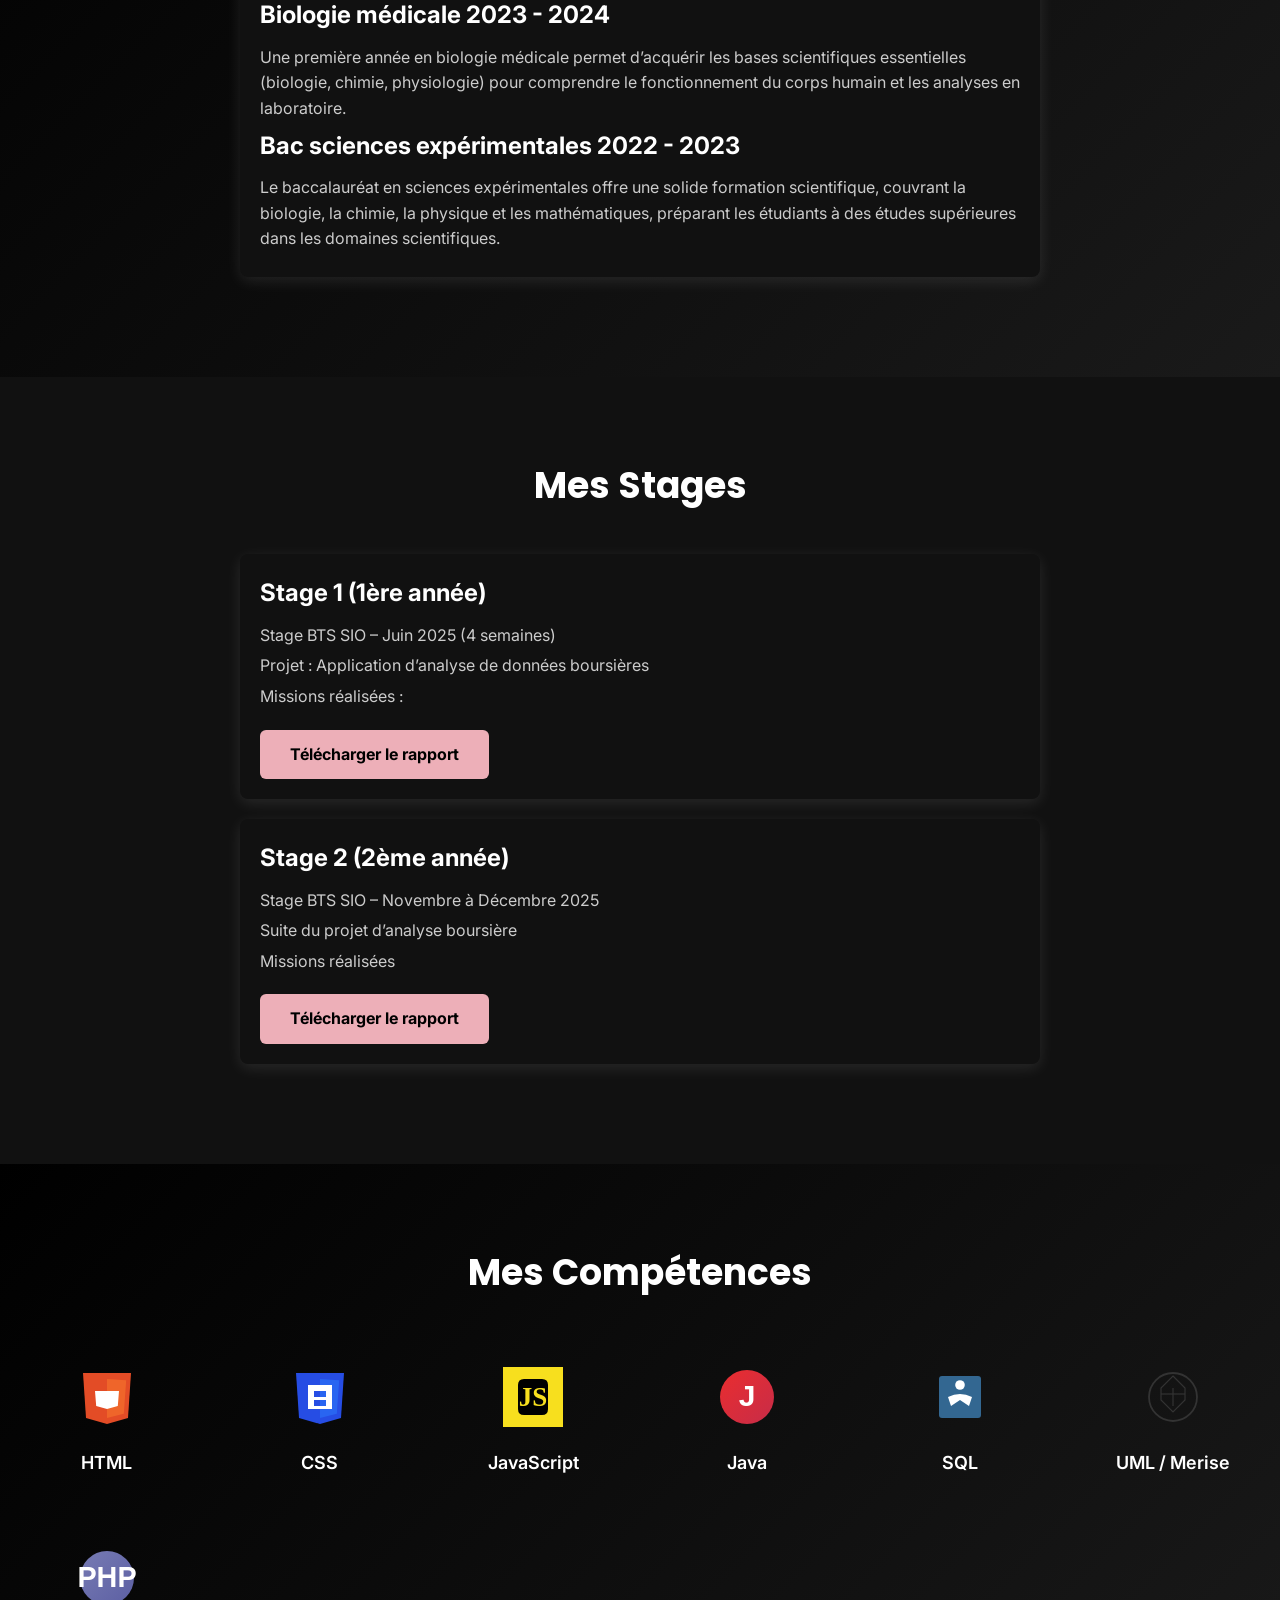
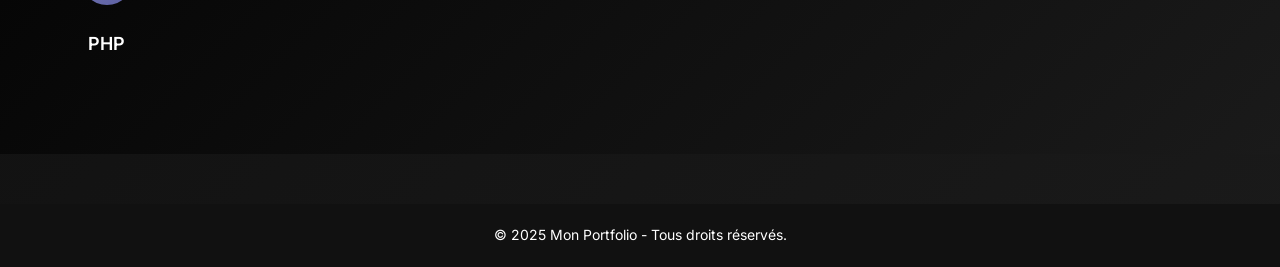
==== commit 70e9cffc: "html,css,asset" ====
--- a/index.html
+++ b/index.html
@@ -8,47 +8,131 @@
   <meta name="author" content="Diarah Traoré">
     <title>Mon Portfolio - Diarah Traoré | Développeuse Web</title>
     <link href="https://fonts.googleapis.com/css2?family=Inter:wght@400;600&family=Poppins:wght@400;600;700&display=swap" rel="stylesheet">
+    <link rel="stylesheet" href="https://cdnjs.cloudflare.com/ajax/libs/font-awesome/6.0.0/css/all.min.css">
     <link rel="stylesheet" href="css/reset.css">
     <link rel="stylesheet" href="css/style.css">
-
- 
-       </head>
-      <body>
-       <header>
-       <nav>
-       <h1>
-          <a href="/">My_Portfolio</a>
-          </h1>
-         <ul>
-         <li><a href="index.html">Accueil</a></li>
-          <li><a href="about.html">À propos</a></li>
-        <li><a href="skills.html">Compétences</a></li>
-            <li><a href="projects.html">Projets</a></li>
-              <li><a href="contact.html">Contact</a></li>
-        </ul>
-       </nav>
-
-    </header>
+</head>
+<body>
+   <header>
+   <nav>
+   <h1>
+      <a href="#accueil">My_Portfolio</a>
+      </h1>
+     <ul>
+     <li><a href="#accueil">Accueil</a></li>
+      <li><a href="projects.html">Projets</a></li>
+      <li><a href="contact.html">Contact</a></li>
+    </ul>
+   </nav>
+</header>
 
     <section id="accueil" class="hero">
     <div class="container">
        <div class="hero-content">
        <h1>Bienvenue sur mon Portfolio</h1>
-      <p>Je suis développeuse web et applicative, passionnée par la création de solutions innovantes</p>
-        <a href="about.html" class="btn btn-primary">Découvrir mes projets</a>
+      <p>De développeur web et application</p>
+        <a href="#apropos" class="btn btn-primary">Découvrir</a>
       </div>
     </div>
     </section>
 
+<section id="apropos">
+<div class="container">
+<h2>À propos de moi</h2>
+  <div class="apropos-content">
+   <div class="texte">
+     <p>Je m'appelle Diarah Traoré, actuellement en deuxième année de BTS SIO option SLAM à ITIC Paris. 
+     Passionnée par le développement et les nouvelles technologies, j’aime concevoir des applications web et apprendre de nouvelles méthodes de programmation.</p>
+    <p>Mon objectif est de devenir conceptrice et développeuse d'applications et web en mettant en pratique mes compétences en HTML, CSS, JavaScript, UML/Merise, SQL et Java.</p>
+    </div>
+   <div class="image">
+      <img src="asset/img Diarah.jpg" alt="Photo de profil Diarah Traoré">
+       </div>
+    </div>
+    </div>
+    </section>
+
+<section id="formation">
+<div class="container">
+  <h2>Formation</h2>
+  <div class="formation-content">
+    <div class="formation-item">
+      <h3>BTS SIO Option SLAM</h3>
+      <p>ITIC Paris · 2024 - 2026</p>
+      <p>Solutions Logicielles et Applications Métiers : Développement d'applications, gestion de projets, bases de données.</p>
+    <h3>Biologie médicale 2023 - 2024</h3>
+    <p>Une première année en biologie médicale permet d’acquérir les bases scientifiques essentielles (biologie, chimie, physiologie) pour comprendre le fonctionnement du corps humain et les analyses en laboratoire.</p>
+    <h3>Bac sciences expérimentales 2022 - 2023</h3>
+    <p>Le baccalauréat en sciences expérimentales offre une solide formation scientifique, couvrant la biologie, la chimie, la physique et les mathématiques, préparant les étudiants à des études supérieures dans les domaines scientifiques.</p>
+
+    </div>
+  </div>
+</div>
+</section>
+<section id="stages">
+<div class="container">
+  <h2>Mes Stages</h2>
+  <div class="stages-content">
+    <div class="stage-item">
+      <h3>Stage 1 (1ère année)</h3>
+      <p>Stage BTS SIO – Juin 2025 (4 semaines)</p>
+      <p>Projet : Application d’analyse de données boursières</p>
+      <p>Missions réalisées :</p>
+      <a href="asset/stage1.pdf" download class="btn">Télécharger le rapport</a>
+    </div>
+    <div class="stage-item">
+      <h3>Stage 2 (2ème année)</h3>
+      <p>Stage BTS SIO – Novembre à Décembre 2025</p>
+      <p>Suite du projet d’analyse boursière</p>
+      <p>Missions réalisées</p>
+      <a href="asset/stage2.pdf" download class="btn">Télécharger le rapport</a>
+    </div>
+  </div>
+</div>
+</section>
+
+
+<section id="competences">
+<div class="container">
+  <h2>Mes Compétences</h2>
+  <div class="skills-grid">
+    <a href="https://developer.mozilla.org/en-US/docs/Web/HTML" target="_blank" rel="noopener noreferrer" class="skill">
+    <img src="icons/html5.svg" alt="Logo HTML5">
+   <p>HTML</p>
+    </a>
+    <a href="https://developer.mozilla.org/en-US/docs/Web/CSS" target="_blank" rel="noopener noreferrer" class="skill">
+      <img src="icons/css3.svg" alt="Logo CSS3">
+     <p>CSS</p>
+    </a>
+   <a href="https://developer.mozilla.org/en-US/docs/Web/JavaScript" target="_blank" rel="noopener noreferrer" class="skill">
+     <img src="icons/javascript.svg" alt="Logo JavaScript">
+      <p>JavaScript</p>
+    </a>
+  <a href="https://www.oracle.com/java/" target="_blank" rel="noopener noreferrer" class="skill">
+      <img src="icons/java.svg" alt="Logo Java">
+      <p>Java</p>
+    </a>
+  <a href="https://www.w3schools.com/sql/" target="_blank" rel="noopener noreferrer" class="skill">
+      <img src="icons/sql.svg" alt="Logo SQL">
+      <p>SQL</p>
+    </a>
+    <a href="https://www.uml.org/" target="_blank" rel="noopener noreferrer" class="skill">
+  <img src="icons/uml.svg" alt="Logo UML/Merise">
+      <p>UML / Merise</p>
+    </a>
+    <a href="https://www.php.net/" target="_blank" rel="noopener noreferrer" class="skill">
+      <img src="icons/php.svg" alt="Logo PHP">
+      <p>PHP</p>
+    </a>
+</div>
+  </div>
+</div>
+</section>
 
 <footer>
     <div class="container">
     <p>&copy; 2025 Mon Portfolio - Tous droits réservés.</p>
-    <div class="socials">
-      <a href="https://www.linkedin.com/in/diarah-traore-b96242346/?originalSubdomain=fr" target="_blank">LinkedIn</a>
-      <a href="https://github.com/diarah-zr" target="_blank">GitHub</a>
-      <p class="email">Email: <a href="mailto:traorediarah108@gmail.com">traorediarah108@gmail.com</a></p>
-    </div>
+    
   </div>
 </footer>
 
--- a/css/style.css
+++ b/css/style.css
@@ -18,15 +18,34 @@
   background: var(--primary-bg);
   color: var(--text-light);
   line-height: 1.6;
+  position: relative;
+}
+
+body::before {
+  content: '';
+  position: fixed;
+  top: 0;
+  left: 0;
+  width: 100%;
+  height: 100%;
+  background: radial-gradient(circle at 50% 50%, rgba(255, 255, 255, 0.03) 0%, transparent 50%);
+  pointer-events: none;
+  z-index: -1;
 }
 header {
   background: var(--secondary-bg);
   color: var(--text-light);
   padding: 15px 30px;
 }
+
 header h1 {
   font-family: 'Poppins', sans-serif;
   font-size: 24px;
+}
+
+nav {
+  display: flex;
+  align-items: center;
 }
 
 nav ul {
@@ -34,6 +53,7 @@
   display: flex;
   gap: 20px;
   flex-wrap: wrap;
+  margin-left: auto;
 }
 
 nav a {
@@ -45,7 +65,7 @@
 }
 
 nav a:hover {
-  color: var(--rose);
+  color: var(--accent);
 }
 
 @media (max-width: 768px) {
@@ -169,6 +189,81 @@
   max-width: 300px;
   border-radius: 50%;
   border: 5px solid var(--rose);
+}#formation {
+  padding: 80px 20px;
+  background: var(--primary-bg);
+}
+
+#formation h2 {
+  text-align: center;
+  font-family: 'Poppins', sans-serif;
+  font-size: 36px;
+  margin-bottom: 40px;
+  color: var(--text-light);
+}
+
+.formation-content {
+  max-width: 800px;
+  margin: 0 auto;
+}
+
+.formation-item {
+  background-color: var(--secondary-bg);
+  padding: 20px;
+  border-radius: 8px;
+  margin-bottom: 20px;
+  box-shadow: 0 4px 15px rgba(255, 255, 255, 0.1);
+}
+
+.formation-item h3 {
+  font-size: 24px;
+  color: var(--text-light);
+  margin-bottom: 10px;
+}
+
+.formation-item p {
+  color: var(--text-dark);
+  margin-bottom: 5px;
+}
+#stages {
+  padding: 80px 20px;
+  background: var(--secondary-bg);
+}
+
+#stages h2 {
+  text-align: center;
+  font-family: 'Poppins', sans-serif;
+  font-size: 36px;
+  margin-bottom: 40px;
+  color: var(--text-light);
+}
+
+.stages-content {
+  max-width: 800px;
+  margin: 0 auto;
+}
+
+.stage-item {
+  background-color: var(--primary-bg);
+  padding: 20px;
+  border-radius: 8px;
+  margin-bottom: 20px;
+  box-shadow: 0 4px 15px rgba(255, 255, 255, 0.1);
+}
+
+.stage-item h3 {
+  font-size: 24px;
+  color: var(--text-light);
+  margin-bottom: 10px;
+}
+
+.stage-item p {
+  color: var(--text-dark);
+  margin-bottom: 5px;
+}
+
+.stage-item .btn {
+  margin-top: 15px;
 }
 #competences {
   padding: 80px 20px;
@@ -296,7 +391,7 @@
 
 #contact {
   padding: 80px 20px;
-  background: var(--primary-bg);
+  background: var(--secondary-bg);
 }
 
 #contact h2 {
@@ -310,51 +405,148 @@
 .contact-form {
   max-width: 600px;
   margin: 0 auto;
+  background: linear-gradient(135deg, var(--secondary-bg) 0%, rgba(26, 26, 26, 0.9) 100%);
+  padding: 40px;
+  border-radius: 15px;
+  box-shadow: 0 10px 30px rgba(0, 0, 0, 0.5);
+  backdrop-filter: blur(10px);
+  border: 1px solid rgba(237, 175, 184, 0.2);
+}
+
+@media (max-width: 768px) {
+  .contact-form {
+    padding: 20px;
+    margin: 0 20px;
+  }
 }
 
 .form-group {
-  margin-bottom: 20px;
-  display: flex;
-  flex-direction: column;
+  margin-bottom: 25px;
+  position: relative;
 }
 
 label {
   margin-bottom: 8px;
-  font-weight: bold;
-  color: var(--text-light);
+  font-weight: 600;
+  color: var(--text-light);
+  font-size: 14px;
+  text-transform: uppercase;
+  letter-spacing: 1px;
+  display: flex;
+  align-items: center;
+  gap: 8px;
+}
+
+label i {
+  color: var(--accent);
+  font-size: 16px;
 }
 
 input, textarea {
-  padding: 12px;
-  border: 1px solid #333;
-  border-radius: 6px;
+  width: 100%;
+  padding: 15px 20px;
+  border: 2px solid transparent;
+  border-radius: 10px;
   font-size: 16px;
   font-family: 'Inter', sans-serif;
-  background-color: var(--secondary-bg);
-  color: var(--text-light);
+  background-color: rgba(255, 255, 255, 0.05);
+  color: var(--text-light);
+  transition: all 0.3s ease;
+  box-sizing: border-box;
+}
+
+input::placeholder, textarea::placeholder {
+  color: var(--text-dark);
+  opacity: 0.7;
 }
 
 input:focus, textarea:focus {
   border-color: var(--accent);
   outline: none;
+  background-color: rgba(255, 255, 255, 0.1);
+  box-shadow: 0 0 20px rgba(237, 175, 184, 0.3);
+  transform: translateY(-2px);
 }
 
 button.btn {
-  display: block;
+  display: flex;
+  align-items: center;
+  justify-content: center;
+  gap: 10px;
   width: 100%;
-  padding: 12px;
-  background-color: var(--accent);
+  padding: 15px;
+  background: linear-gradient(135deg, var(--accent) 0%, #f8c8d0 100%);
   color: var(--noir);
   border: none;
-  border-radius: 6px;
+  border-radius: 10px;
   font-size: 18px;
+  font-weight: 600;
   cursor: pointer;
-  transition: background-color 0.3s ease;
+  transition: all 0.3s ease;
+  text-transform: uppercase;
+  letter-spacing: 1px;
+  box-shadow: 0 5px 15px rgba(237, 175, 184, 0.3);
 }
 
 button.btn:hover {
-  background-color: #dacadb;
-}
+  background: linear-gradient(135deg, #dacadb 0%, var(--accent) 100%);
+  transform: translateY(-3px);
+  box-shadow: 0 8px 25px rgba(237, 175, 184, 0.4);
+}
+
+button.btn:active {
+  transform: translateY(-1px);
+}
+
+.contact-methods {
+  display: flex;
+  flex-wrap: wrap;
+  gap: 20px;
+  justify-content: center;
+  margin-top: 40px;
+}
+
+.contact-item {
+  background: linear-gradient(135deg, var(--secondary-bg) 0%, rgba(26, 26, 26, 0.9) 100%);
+  padding: 20px;
+  border-radius: 10px;
+  box-shadow: 0 5px 15px rgba(0, 0, 0, 0.3);
+  text-align: center;
+  flex: 1;
+  min-width: 200px;
+  transition: transform 0.3s ease;
+}
+
+.contact-item:hover {
+  transform: translateY(-5px);
+}
+
+.contact-item h3 {
+  font-family: 'Poppins', sans-serif;
+  font-size: 20px;
+  margin-bottom: 10px;
+  color: var(--accent);
+  display: flex;
+  align-items: center;
+  justify-content: center;
+  gap: 8px;
+}
+
+.contact-item h3 i {
+  font-size: 24px;
+}
+
+.contact-item a {
+  color: var(--text-light);
+  text-decoration: none;
+  font-weight: 500;
+  transition: color 0.3s ease;
+}
+
+.contact-item a:hover {
+  color: var(--accent);
+}
+
 footer {
   background-color: var(--secondary-bg);
   color: var(--text-light);
